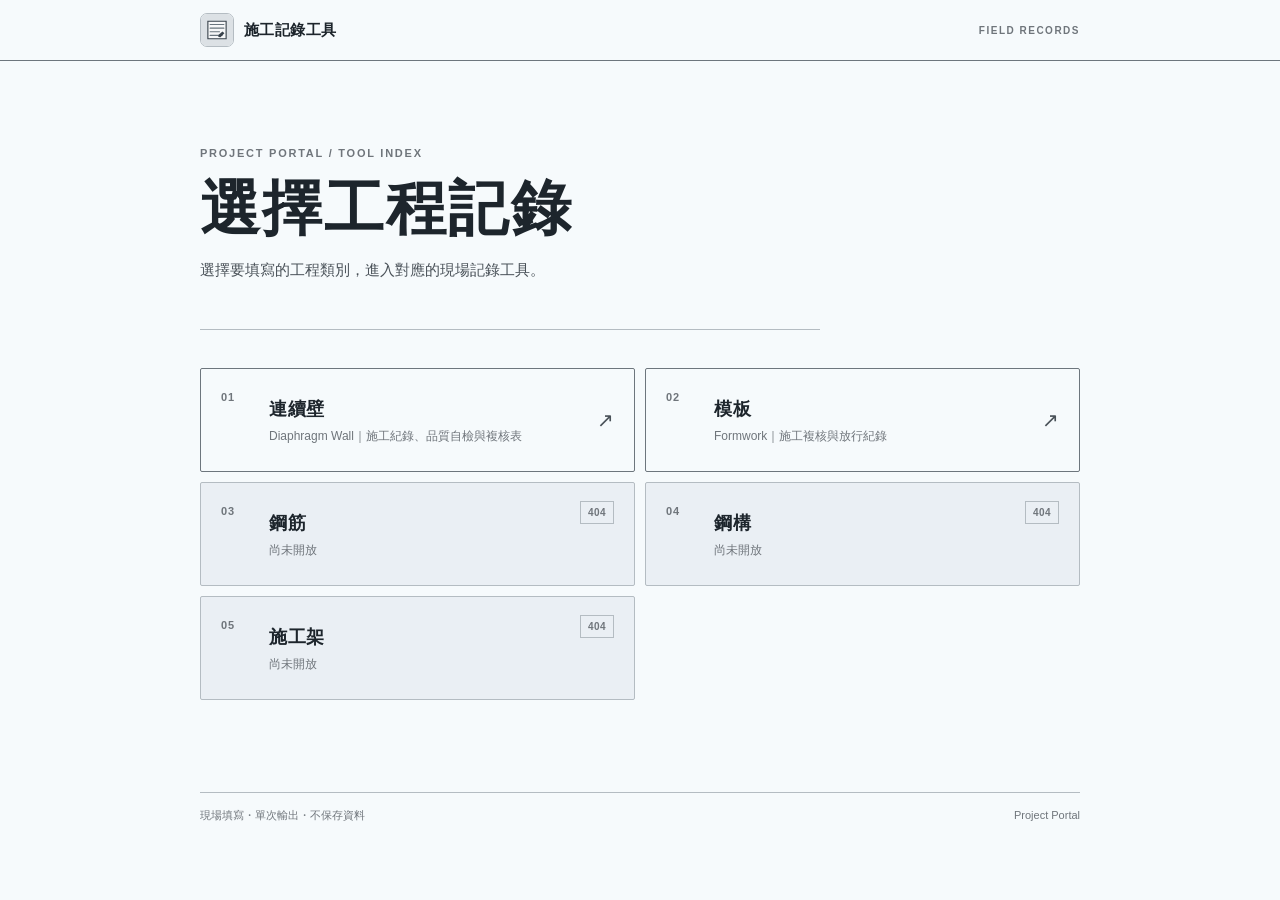
==== index.html @ 632ce29d "Add formwork review tool and standardize English labels" ====
<!doctype html>
<html lang="zh-Hant-TW">
  <head>
    <meta charset="UTF-8" />
    <meta name="viewport" content="width=device-width, initial-scale=1, viewport-fit=cover" />
    <meta name="description" content="施工管理記錄工具入口" />
    <meta name="referrer" content="no-referrer" />
    <meta http-equiv="Content-Security-Policy" content="default-src 'self'; base-uri 'self'; form-action 'self'; object-src 'none'; script-src 'self'; style-src 'self'; img-src 'self' data:; connect-src 'self'; worker-src 'self'" />
    <meta name="theme-color" content="#eef0f2" />
    <meta name="apple-mobile-web-app-capable" content="yes" />
    <meta name="apple-mobile-web-app-status-bar-style" content="default" />
    <meta name="apple-mobile-web-app-title" content="施工記錄工具" />
    <link rel="icon" href="./icon.svg" type="image/svg+xml" />
    <link rel="manifest" href="./manifest.webmanifest" />
    <link rel="stylesheet" href="./portal.css" />
    <title>施工記錄工具｜Project Portal</title>
  </head>
  <body>
    <a class="skip-link" href="#tool-index">跳至工程工具</a>

    <header class="portal-header">
      <div class="portal-header-inner">
        <a class="brand" href="./" aria-label="回到施工記錄工具入口">
          <img src="./icon.svg" alt="" width="34" height="34" />
          <span>施工記錄工具</span>
        </a>
        <span class="header-tag">FIELD RECORDS</span>
      </div>
    </header>

    <main class="portal-shell" id="tool-index">
      <section class="portal-intro" aria-labelledby="portal-title">
        <p class="eyebrow">PROJECT PORTAL / TOOL INDEX</p>
        <h1 id="portal-title">選擇工程記錄</h1>
        <p class="intro-copy">選擇要填寫的工程類別，進入對應的現場記錄工具。</p>
      </section>

      <section class="tool-index" aria-label="工程記錄工具">
        <a class="tool-card tool-card-active" href="./continuous-wall.html">
          <span class="tool-index-no">01</span>
          <span class="tool-card-copy">
            <strong>連續壁</strong>
            <small>Diaphragm Wall｜施工紀錄、品質自檢與複核表</small>
          </span>
          <span class="tool-card-arrow" aria-hidden="true">↗</span>
        </a>

        <a class="tool-card tool-card-active" href="./template.html" aria-label="開啟模板工程施工複核">
          <span class="tool-index-no">02</span>
          <span class="tool-card-copy">
            <strong>模板</strong>
            <small>Formwork｜施工複核與放行紀錄</small>
          </span>
          <span class="tool-card-arrow" aria-hidden="true">↗</span>
        </a>

        <a class="tool-card tool-card-coming" href="./rebar.html" aria-label="鋼筋，尚未開放">
          <span class="tool-index-no">03</span>
          <span class="tool-card-copy">
            <strong>鋼筋</strong>
            <small>尚未開放</small>
          </span>
          <span class="tool-status">404</span>
        </a>

        <a class="tool-card tool-card-coming" href="./steel-structure.html" aria-label="鋼構，尚未開放">
          <span class="tool-index-no">04</span>
          <span class="tool-card-copy">
            <strong>鋼構</strong>
            <small>尚未開放</small>
          </span>
          <span class="tool-status">404</span>
        </a>

        <a class="tool-card tool-card-coming" href="./scaffold.html" aria-label="施工架，尚未開放">
          <span class="tool-index-no">05</span>
          <span class="tool-card-copy">
            <strong>施工架</strong>
            <small>尚未開放</small>
          </span>
          <span class="tool-status">404</span>
        </a>
      </section>

      <footer class="portal-footer">
        <span>現場填寫・單次輸出・不保存資料</span>
        <span>Project Portal</span>
      </footer>
    </main>
  </body>
</html>
---- portal.css ----
:root {
  --paper: oklch(98.2% 0.005 245);
  --surface: oklch(95.1% 0.008 245);
  --surface-strong: oklch(91.8% 0.011 245);
  --line: oklch(79% 0.012 245);
  --line-dark: oklch(56% 0.016 245);
  --ink: oklch(26% 0.018 245);
  --soft: oklch(43% 0.015 245);
  --muted: oklch(56% 0.012 245);
  --focus: oklch(38% 0.05 245);
  color: var(--ink);
  background: var(--paper);
  font-family: "PingFang TC", "Noto Sans TC", "Microsoft JhengHei", sans-serif;
  font-kerning: normal;
}

* { box-sizing: border-box; }

html { min-width: 320px; background: var(--paper); }

body {
  min-width: 320px;
  min-height: 100dvh;
  margin: 0;
  background: var(--paper);
  color: var(--ink);
  font-size: 1rem;
  line-height: 1.5;
}

a { color: inherit; }

button { font: inherit; }

:focus-visible {
  outline: 3px solid var(--focus);
  outline-offset: 3px;
}

.skip-link {
  position: fixed;
  top: -80px;
  left: 12px;
  z-index: 10;
  padding: 9px 12px;
  background: var(--ink);
  color: var(--paper);
}

.skip-link:focus { top: 8px; }

.portal-header {
  position: sticky;
  top: 0;
  z-index: 5;
  border-bottom: 1px solid var(--line-dark);
  background: color-mix(in oklch, var(--paper) 96%, transparent);
  backdrop-filter: blur(10px);
}

.portal-header-inner {
  display: flex;
  align-items: center;
  justify-content: space-between;
  width: min(100% - 32px, 880px);
  min-height: 60px;
  margin: 0 auto;
}

.brand {
  display: inline-flex;
  align-items: center;
  gap: 10px;
  color: var(--ink);
  font-size: 0.9375rem;
  font-weight: 800;
  text-decoration: none;
  letter-spacing: 0.03em;
}

.brand img {
  width: 34px;
  height: 34px;
  border: 1px solid var(--line);
  border-radius: 7px;
}

.header-tag {
  color: var(--muted);
  font-size: 0.625rem;
  font-weight: 800;
  letter-spacing: 0.15em;
}

.portal-shell {
  width: min(100% - 32px, 880px);
  margin: 0 auto;
  padding: clamp(42px, 8vw, 84px) 0 28px;
}

.portal-intro {
  max-width: 620px;
  padding-bottom: clamp(28px, 5vw, 48px);
  border-bottom: 1px solid var(--line);
}

.eyebrow {
  margin: 0 0 14px;
  color: var(--muted);
  font-size: 0.6875rem;
  font-weight: 800;
  letter-spacing: 0.16em;
}

h1 {
  margin: 0;
  font-family: "Noto Serif TC", "PMingLiU", serif;
  font-size: clamp(2rem, 7vw, 3.75rem);
  font-weight: 700;
  letter-spacing: 0.035em;
  line-height: 1.12;
}

.intro-copy {
  max-width: 34em;
  margin: 16px 0 0;
  color: var(--soft);
  font-size: 0.9375rem;
}

.tool-index {
  display: grid;
  grid-template-columns: repeat(2, minmax(0, 1fr));
  gap: 10px;
  padding-top: clamp(24px, 4vw, 38px);
}

.tool-card {
  display: grid;
  grid-template-columns: 34px minmax(0, 1fr) auto;
  align-items: center;
  gap: 14px;
  min-height: 104px;
  padding: 18px 20px;
  border: 1px solid var(--line);
  border-radius: 2px;
  background: var(--surface);
  text-align: left;
  text-decoration: none;
  transition: border-color 160ms ease, background-color 160ms ease, transform 160ms ease;
}

.tool-card-active { border-color: var(--line-dark); background: var(--paper); }

.tool-card-active:hover,
.tool-card-active:focus-visible {
  border-color: var(--ink);
  background: var(--surface);
  transform: translateY(-2px);
}

.tool-card-coming { color: var(--muted); cursor: pointer; }

.tool-card-coming:hover,
.tool-card-coming:focus-visible {
  border-color: var(--line-dark);
  background: var(--paper);
  transform: translateY(-1px);
}

.tool-index-no {
  align-self: start;
  padding-top: 2px;
  color: var(--muted);
  font-size: 0.6875rem;
  font-weight: 800;
  letter-spacing: 0.08em;
}

.tool-card-copy { display: grid; gap: 4px; min-width: 0; }

.tool-card-copy strong {
  color: var(--ink);
  font-size: 1.125rem;
  font-weight: 800;
  letter-spacing: 0.03em;
}

.tool-card-copy small {
  overflow: hidden;
  color: var(--muted);
  font-size: 0.75rem;
  text-overflow: ellipsis;
  white-space: nowrap;
}

.tool-card-arrow {
  color: var(--soft);
  font-size: 1.25rem;
  line-height: 1;
}

.tool-status {
  align-self: start;
  padding: 3px 7px;
  border: 1px solid var(--line);
  color: var(--muted);
  font-size: 0.625rem;
  font-weight: 700;
  letter-spacing: 0.04em;
  white-space: nowrap;
}

.portal-footer {
  display: flex;
  justify-content: space-between;
  gap: 16px;
  margin-top: clamp(48px, 9vw, 92px);
  padding-top: 14px;
  border-top: 1px solid var(--line);
  color: var(--muted);
  font-size: 0.6875rem;
}

.error-page {
  display: grid;
  min-height: calc(100dvh - 61px);
  align-content: center;
  justify-items: start;
  padding-top: 0;
}

.error-code {
  margin: 0 0 12px;
  color: var(--muted);
  font-size: 0.75rem;
  font-weight: 800;
  letter-spacing: 0.16em;
}

.error-page h1 { max-width: 12em; }

.error-copy {
  max-width: 36em;
  margin: 18px 0 28px;
  color: var(--soft);
}

.home-link {
  display: inline-flex;
  min-height: 44px;
  align-items: center;
  padding: 10px 16px;
  border: 1px solid var(--line-dark);
  background: var(--surface);
  color: var(--ink);
  font-size: 0.8125rem;
  font-weight: 800;
  text-decoration: none;
}

.home-link:hover,
.home-link:focus-visible {
  background: var(--surface-strong);
}

@media (max-width: 600px) {
  .portal-header-inner,
  .portal-shell { width: min(100% - 24px, 880px); }

  .portal-header-inner { min-height: 54px; }
  .header-tag { font-size: 0.5625rem; }
  .tool-index { grid-template-columns: 1fr; gap: 8px; }
  .tool-card { min-height: 88px; padding: 14px 15px; }
  .tool-card-copy strong { font-size: 1rem; }
  .portal-footer { display: grid; gap: 4px; }
}

@media (prefers-reduced-motion: reduce) {
  *, *::before, *::after {
    scroll-behavior: auto !important;
    transition-duration: 0.01ms !important;
  }
}
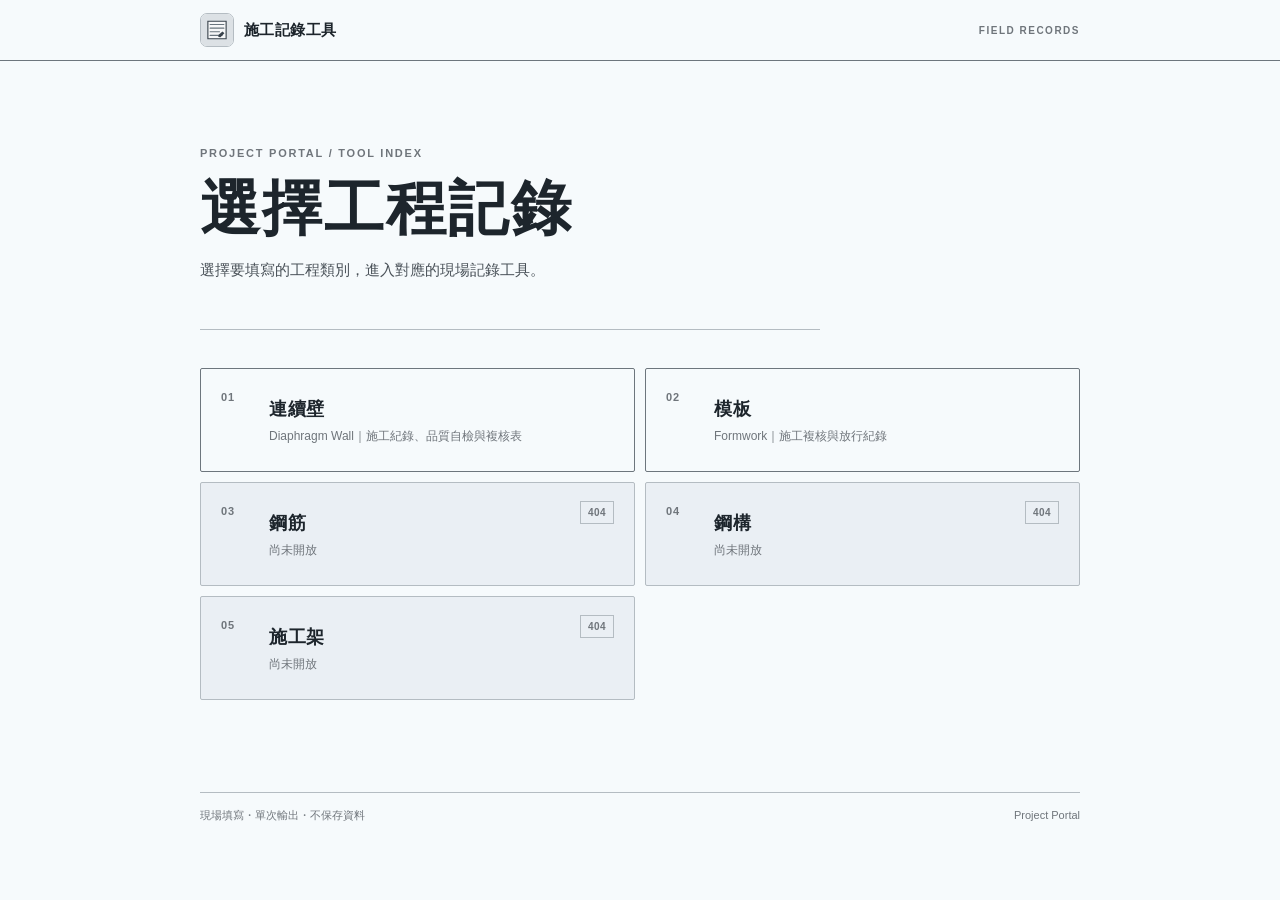
==== commit 6aa15be0: "Refine navigation and simplify formwork entry" ====
--- a/index.html
+++ b/index.html
@@ -36,13 +36,12 @@
       </section>
 
       <section class="tool-index" aria-label="工程記錄工具">
-        <a class="tool-card tool-card-active" href="./continuous-wall.html">
+        <a class="tool-card tool-card-active" href="./diaphragm-wall.html">
           <span class="tool-index-no">01</span>
           <span class="tool-card-copy">
             <strong>連續壁</strong>
             <small>Diaphragm Wall｜施工紀錄、品質自檢與複核表</small>
           </span>
-          <span class="tool-card-arrow" aria-hidden="true">↗</span>
         </a>
 
         <a class="tool-card tool-card-active" href="./template.html" aria-label="開啟模板工程施工複核">
@@ -51,7 +50,6 @@
             <strong>模板</strong>
             <small>Formwork｜施工複核與放行紀錄</small>
           </span>
-          <span class="tool-card-arrow" aria-hidden="true">↗</span>
         </a>
 
         <a class="tool-card tool-card-coming" href="./rebar.html" aria-label="鋼筋，尚未開放">
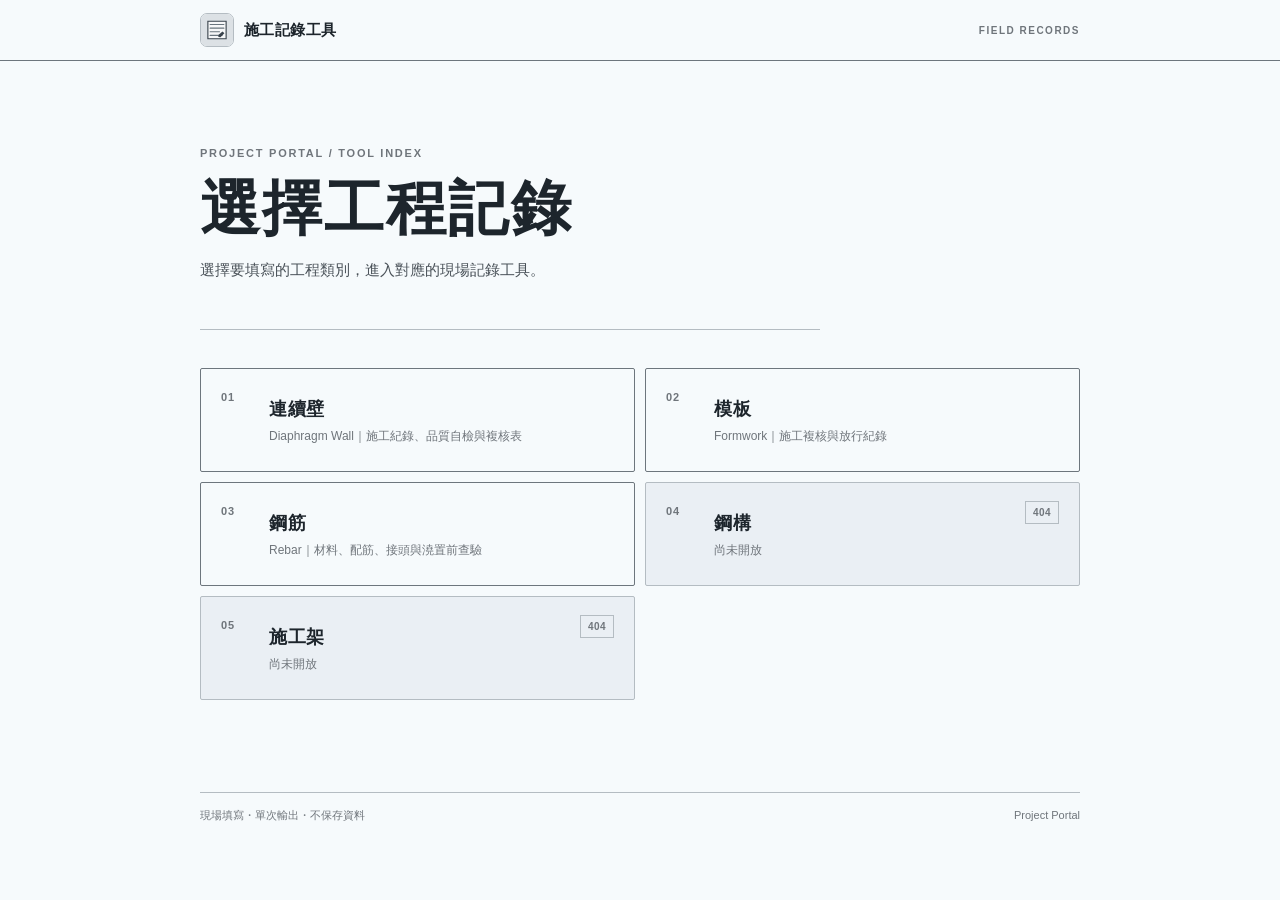
==== commit e2739289: "Add template and rebar inspection tools" ====
--- a/index.html
+++ b/index.html
@@ -12,7 +12,7 @@
     <meta name="apple-mobile-web-app-title" content="施工記錄工具" />
     <link rel="icon" href="./icon.svg" type="image/svg+xml" />
     <link rel="manifest" href="./manifest.webmanifest" />
-    <link rel="stylesheet" href="./portal.css" />
+    <link rel="stylesheet" href="./portal.css?v=30" />
     <title>施工記錄工具｜Project Portal</title>
   </head>
   <body>
@@ -52,13 +52,12 @@
           </span>
         </a>
 
-        <a class="tool-card tool-card-coming" href="./rebar.html" aria-label="鋼筋，尚未開放">
+        <a class="tool-card tool-card-active" href="./rebar.html" aria-label="開啟鋼筋工程查驗">
           <span class="tool-index-no">03</span>
           <span class="tool-card-copy">
             <strong>鋼筋</strong>
-            <small>尚未開放</small>
+            <small>Rebar｜材料、配筋、接頭與澆置前查驗</small>
           </span>
-          <span class="tool-status">404</span>
         </a>
 
         <a class="tool-card tool-card-coming" href="./steel-structure.html" aria-label="鋼構，尚未開放">
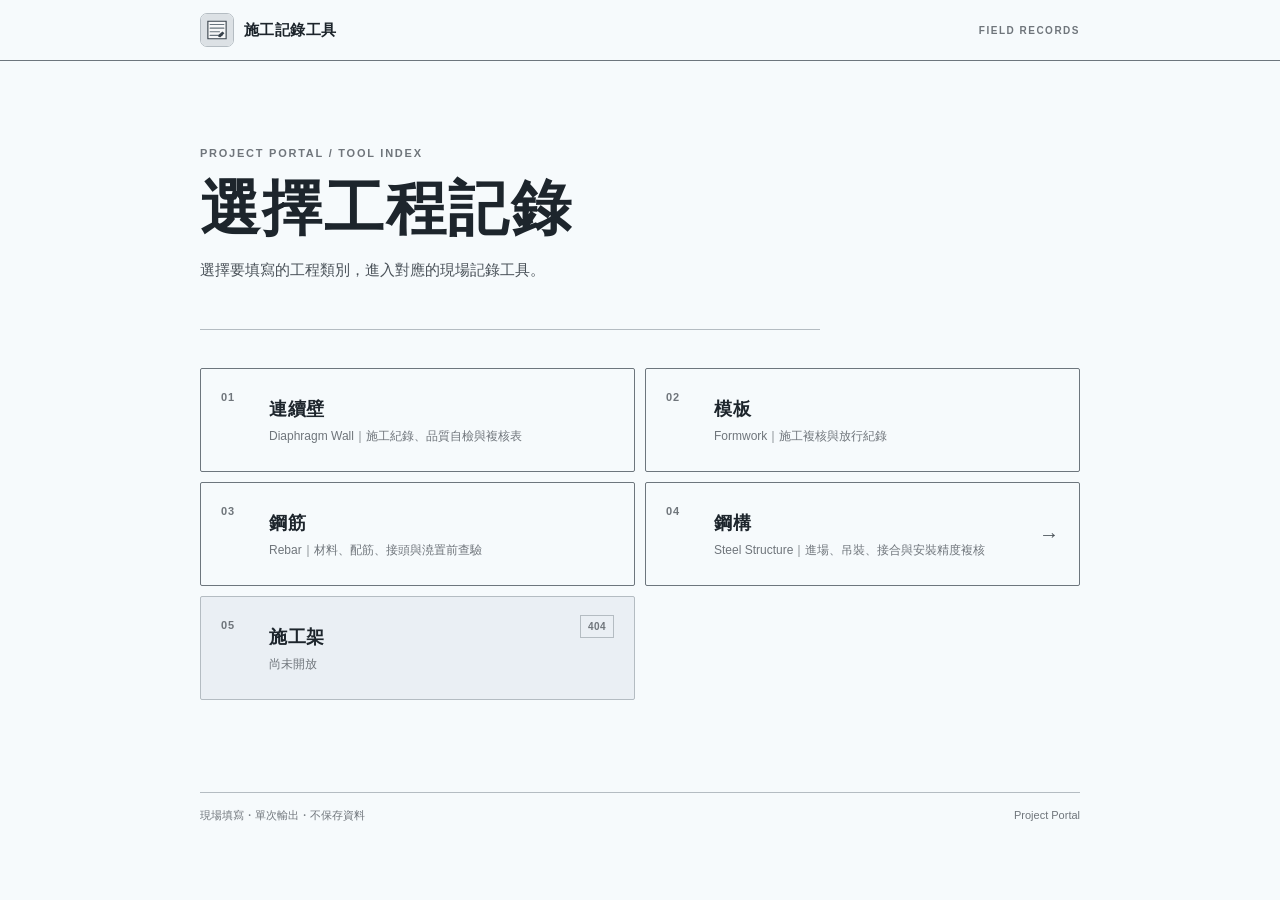
==== commit 37e0f375: "Add steel review examples and static PDF links" ====
--- a/index.html
+++ b/index.html
@@ -60,13 +60,13 @@
           </span>
         </a>
 
-        <a class="tool-card tool-card-coming" href="./steel-structure.html" aria-label="鋼構，尚未開放">
+        <a class="tool-card tool-card-active" href="./steel-structure.html" aria-label="開啟鋼構施工複核">
           <span class="tool-index-no">04</span>
           <span class="tool-card-copy">
             <strong>鋼構</strong>
-            <small>尚未開放</small>
+            <small>Steel Structure｜進場、吊裝、接合與安裝精度複核</small>
           </span>
-          <span class="tool-status">404</span>
+          <span class="tool-card-arrow" aria-hidden="true">→</span>
         </a>
 
         <a class="tool-card tool-card-coming" href="./scaffold.html" aria-label="施工架，尚未開放">
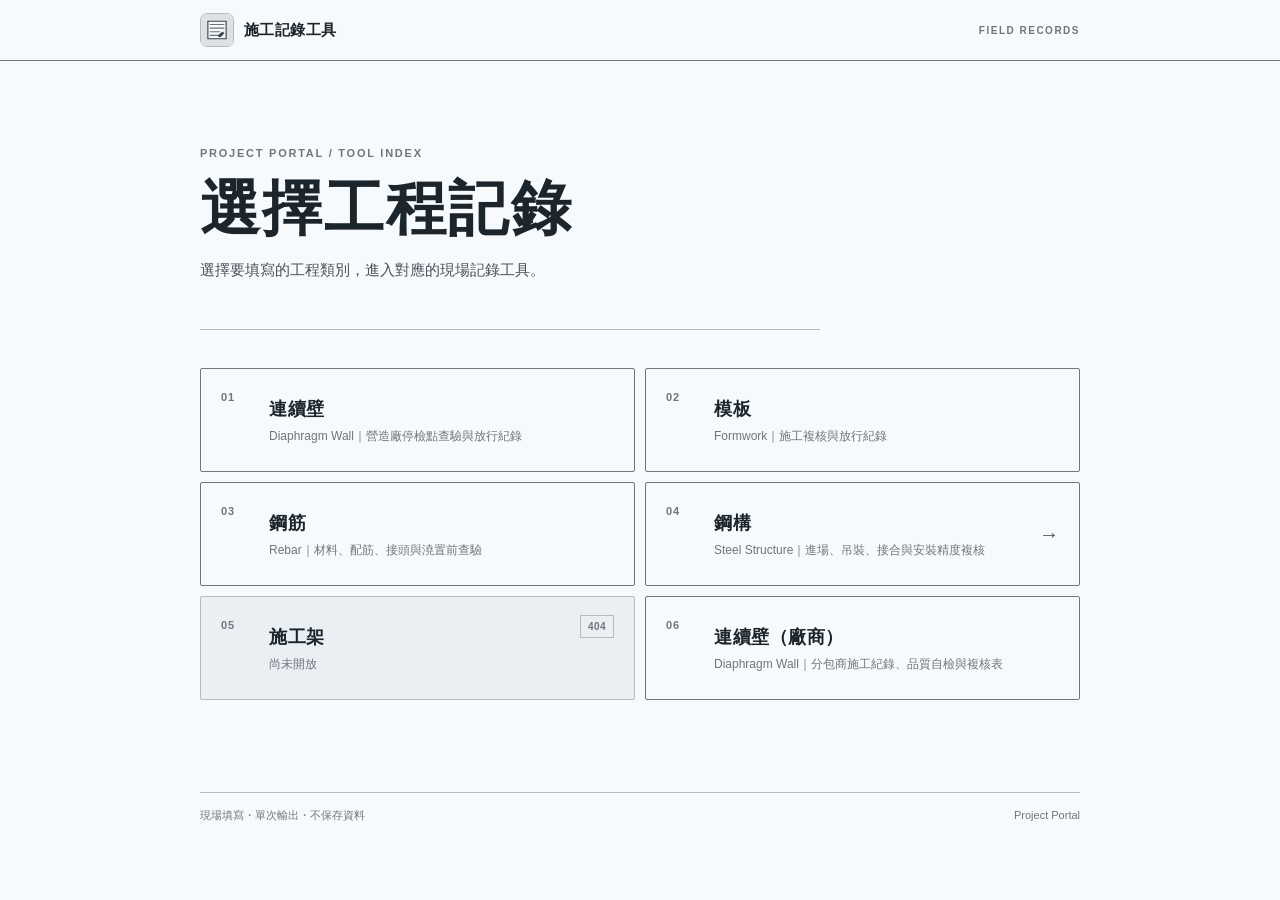
==== commit 7dc99fe8: "Add general contractor hold-point inspection tool for diaphragm walls Split the diaphragm wall recor" ====
--- a/index.html
+++ b/index.html
@@ -36,11 +36,11 @@
       </section>
 
       <section class="tool-index" aria-label="工程記錄工具">
-        <a class="tool-card tool-card-active" href="./diaphragm-wall.html">
+        <a class="tool-card tool-card-active" href="./diaphragm-wall-gc.html">
           <span class="tool-index-no">01</span>
           <span class="tool-card-copy">
             <strong>連續壁</strong>
-            <small>Diaphragm Wall｜施工紀錄、品質自檢與複核表</small>
+            <small>Diaphragm Wall｜營造廠停檢點查驗與放行紀錄</small>
           </span>
         </a>
 
@@ -77,6 +77,14 @@
           </span>
           <span class="tool-status">404</span>
         </a>
+
+        <a class="tool-card tool-card-active" href="./diaphragm-wall.html" aria-label="開啟連續壁廠商版施工紀錄">
+          <span class="tool-index-no">06</span>
+          <span class="tool-card-copy">
+            <strong>連續壁（廠商）</strong>
+            <small>Diaphragm Wall｜分包商施工紀錄、品質自檢與複核表</small>
+          </span>
+        </a>
       </section>
 
       <footer class="portal-footer">
